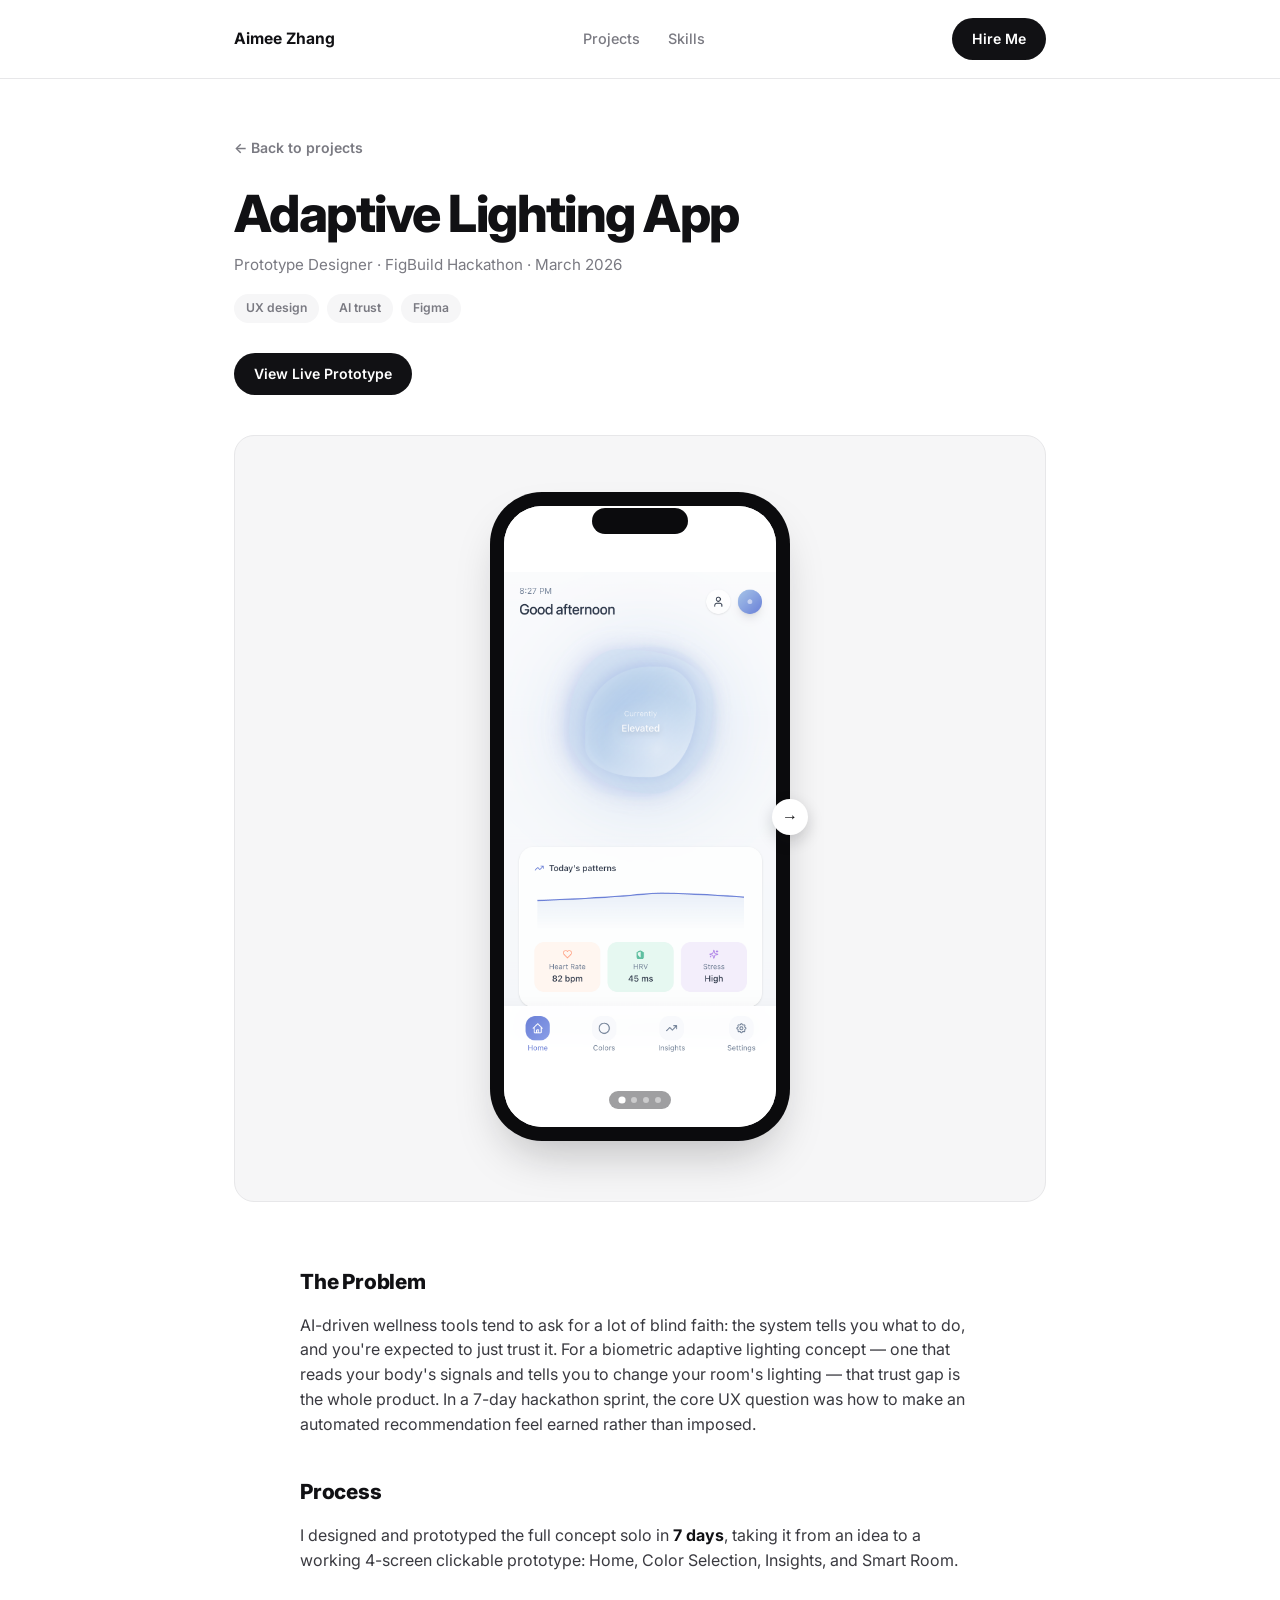
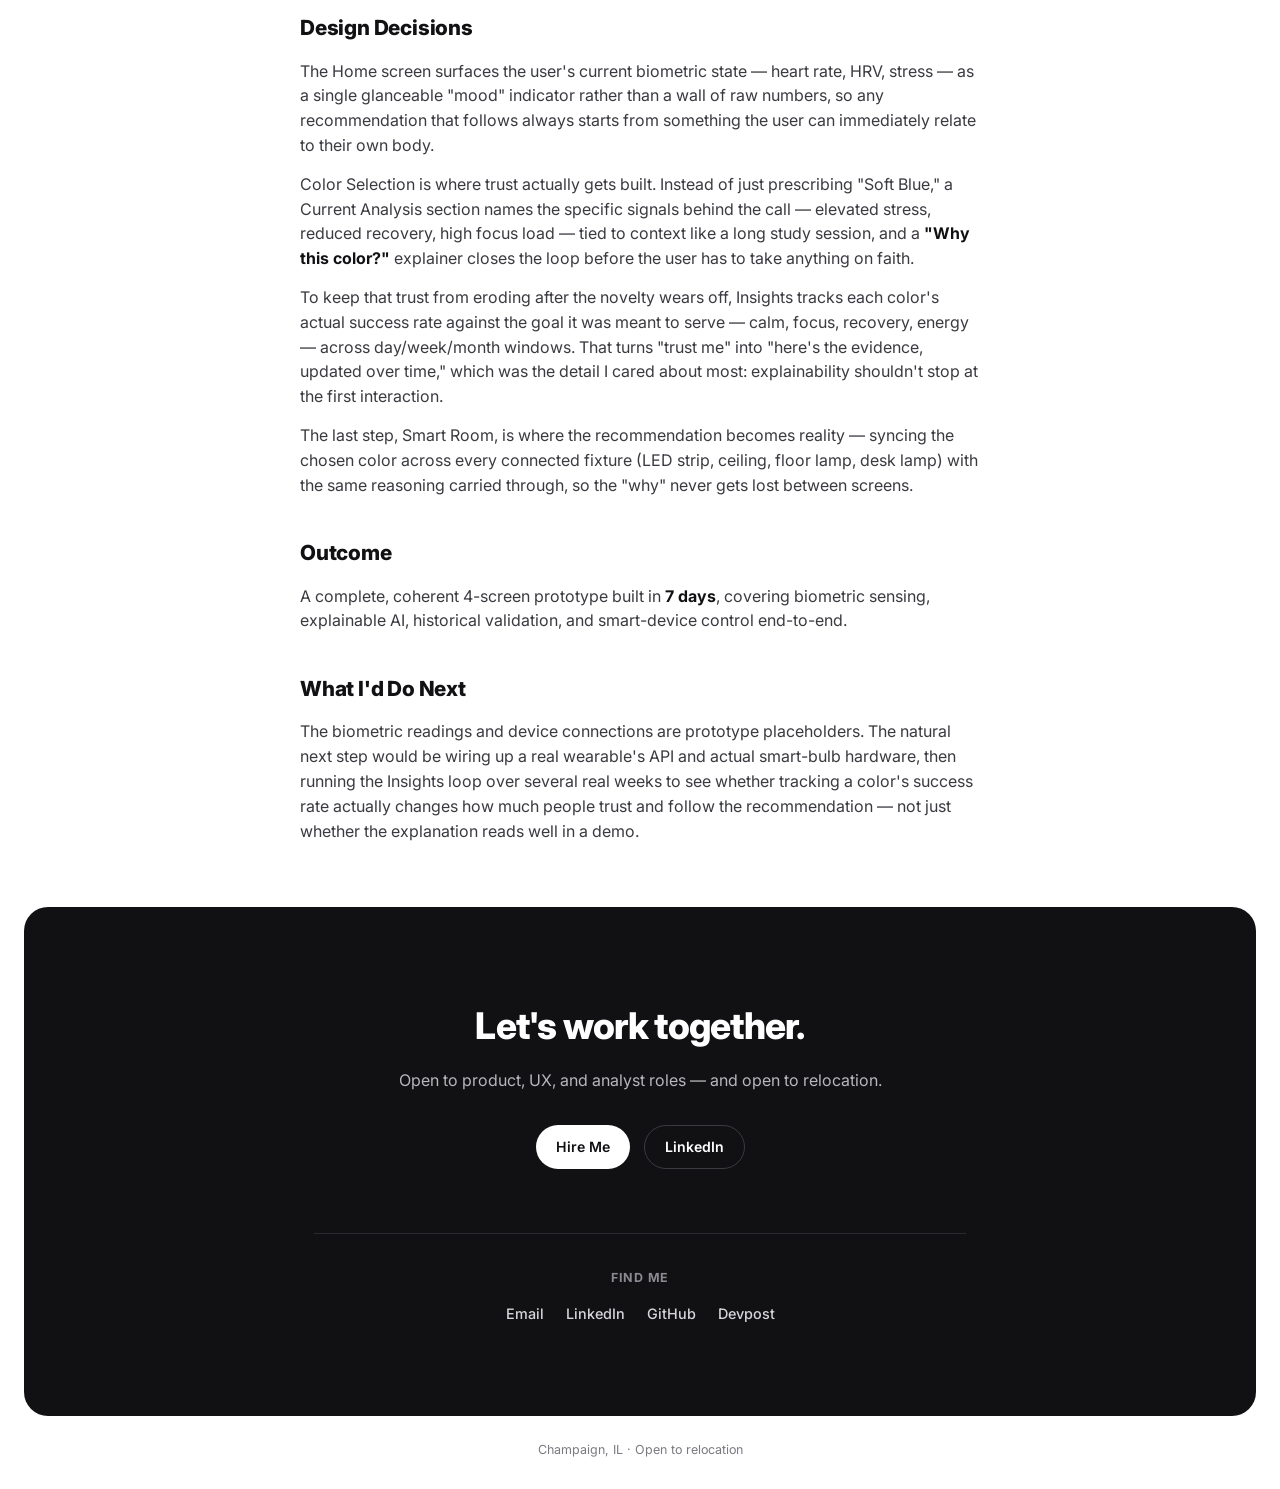
==== projects/adaptive-lighting.html @ f1637054 "Add Adaptive Lighting App and fix short-screen fit in phone frame Adds the second project (card + de" ====
<!DOCTYPE html>
<html lang="en">
<head>
<meta charset="UTF-8">
<meta name="viewport" content="width=device-width, initial-scale=1.0">
<title>Adaptive Lighting App — Aimee Zhang</title>
<link rel="preconnect" href="https://fonts.googleapis.com">
<link href="https://fonts.googleapis.com/css2?family=Inter:wght@400;500;600;700;800&display=swap" rel="stylesheet">
<link rel="stylesheet" href="../css/style.css">
</head>
<body>

<nav>
  <div class="wrap">
    <div class="brand">Aimee Zhang</div>
    <div class="navlinks">
      <a href="../index.html#work">Projects</a>
      <a href="../index.html#skills">Skills</a>
    </div>
    <a class="btn-pill" href="mailto:Aimeezhang1122@outlook.com">Hire Me</a>
  </div>
</nav>

<header class="detail-header">
  <div class="wrap">
    <a class="back-link" href="../index.html#work">← Back to projects</a>
    <h1>Adaptive Lighting App</h1>
    <div class="detail-meta">Prototype Designer · FigBuild Hackathon · March 2026</div>
    <div class="tags"><span class="tag">UX design</span><span class="tag">AI trust</span><span class="tag">Figma</span></div>
    <div class="detail-links">
      <a class="btn-pill" href="https://storm-tray-96896347.figma.site/" target="_blank" rel="noopener">View Live Prototype</a>
    </div>
  </div>
</header>

<div class="wrap">
  <div class="detail-hero">
    <div class="phone-frame phone-frame--large">
      <button class="phone-arrow phone-arrow--prev" aria-label="Previous screen">←</button>
      <button class="phone-arrow phone-arrow--next" aria-label="Next screen">→</button>
      <div class="phone-screen">
        <div class="phone-slides">
          <div class="phone-slide"><img src="../images/adaptive-lighting/home.png" alt="Adaptive Lighting App home screen showing biometric state"></div>
          <div class="phone-slide"><img src="../images/adaptive-lighting/color-selection.png" alt="Adaptive Lighting App color selection and analysis screen"></div>
          <div class="phone-slide"><img src="../images/adaptive-lighting/insights.png" alt="Adaptive Lighting App insights and color performance screen"></div>
          <div class="phone-slide phone-slide--dark"><img src="../images/adaptive-lighting/smart-room.png" alt="Adaptive Lighting App smart room device control screen"></div>
        </div>
        <div class="phone-dots">
          <button class="phone-dot active" aria-label="Show home screen"></button>
          <button class="phone-dot" aria-label="Show color selection screen"></button>
          <button class="phone-dot" aria-label="Show insights screen"></button>
          <button class="phone-dot" aria-label="Show smart room screen"></button>
        </div>
      </div>
    </div>
  </div>
</div>

<article class="article">
  <h3>The Problem</h3>
  <p>AI-driven wellness tools tend to ask for a lot of blind faith: the system tells you what to do, and you're expected to just trust it. For a biometric adaptive lighting concept — one that reads your body's signals and tells you to change your room's lighting — that trust gap is the whole product. In a 7-day hackathon sprint, the core UX question was how to make an automated recommendation feel earned rather than imposed.</p>

  <h3>Process</h3>
  <p>I designed and prototyped the full concept solo in <b>7 days</b>, taking it from an idea to a working 4-screen clickable prototype: Home, Color Selection, Insights, and Smart Room.</p>

  <h3>Design Decisions</h3>
  <p>The Home screen surfaces the user's current biometric state — heart rate, HRV, stress — as a single glanceable "mood" indicator rather than a wall of raw numbers, so any recommendation that follows always starts from something the user can immediately relate to their own body.</p>
  <p>Color Selection is where trust actually gets built. Instead of just prescribing "Soft Blue," a Current Analysis section names the specific signals behind the call — elevated stress, reduced recovery, high focus load — tied to context like a long study session, and a <b>"Why this color?"</b> explainer closes the loop before the user has to take anything on faith.</p>
  <p>To keep that trust from eroding after the novelty wears off, Insights tracks each color's actual success rate against the goal it was meant to serve — calm, focus, recovery, energy — across day/week/month windows. That turns "trust me" into "here's the evidence, updated over time," which was the detail I cared about most: explainability shouldn't stop at the first interaction.</p>
  <p>The last step, Smart Room, is where the recommendation becomes reality — syncing the chosen color across every connected fixture (LED strip, ceiling, floor lamp, desk lamp) with the same reasoning carried through, so the "why" never gets lost between screens.</p>

  <h3>Outcome</h3>
  <p>A complete, coherent 4-screen prototype built in <b>7 days</b>, covering biometric sensing, explainable AI, historical validation, and smart-device control end-to-end.</p>

  <h3>What I'd Do Next</h3>
  <p>The biometric readings and device connections are prototype placeholders. The natural next step would be wiring up a real wearable's API and actual smart-bulb hardware, then running the Insights loop over several real weeks to see whether tracking a color's success rate actually changes how much people trust and follow the recommendation — not just whether the explanation reads well in a demo.</p>
</article>

<footer>
  <div class="wrap">
    <h2>Let's work together.</h2>
    <p>Open to product, UX, and analyst roles — and open to relocation.</p>
    <div class="hero-actions">
      <a class="btn-pill" href="mailto:Aimeezhang1122@outlook.com">Hire Me</a>
      <a class="btn-ghost" href="https://linkedin.com/in/aimee-zhang1122" target="_blank" rel="noopener">LinkedIn</a>
    </div>
    <div class="follow">
      <h4>Find Me</h4>
      <div class="follow-links">
        <a href="mailto:Aimeezhang1122@outlook.com">Email</a>
        <a href="https://linkedin.com/in/aimee-zhang1122" target="_blank" rel="noopener">LinkedIn</a>
        <a href="https://github.com/AimeeZzzz22" target="_blank" rel="noopener">GitHub</a>
        <a href="https://devpost.com/aimeezhang1122" target="_blank" rel="noopener">Devpost</a>
      </div>
    </div>
  </div>
</footer>
<div class="copyright">Champaign, IL · Open to relocation</div>

<script src="../js/phone-carousel.js"></script>
</body>
</html>
---- css/style.css ----
:root{
  --ink:#111114;
  --paper:#FFFFFF;
  --soft:#F6F6F7;
  --line:#E7E7E9;
  --muted:#7A7A82;
  --accent:#3BAA6E; /* availability dot */
  --pill:#111114;
}
*{box-sizing:border-box; margin:0; padding:0;}
html{scroll-behavior:smooth;}
body{
  background:var(--paper); color:var(--ink);
  font-family:'Inter', sans-serif; line-height:1.55;
  -webkit-font-smoothing:antialiased;
}
a{color:inherit; text-decoration:none;}
.wrap{max-width:860px; margin:0 auto; padding:0 24px;}

/* NAV */
nav{position:sticky; top:0; z-index:20; background:rgba(255,255,255,0.85); backdrop-filter:blur(8px); border-bottom:1px solid var(--line);}
nav .wrap{display:flex; align-items:center; justify-content:space-between; padding:18px 24px;}
.brand{font-weight:700; font-size:0.98rem;}
.navlinks{display:flex; align-items:center; gap:28px; font-size:0.9rem; font-weight:500; color:var(--muted);}
.navlinks a:hover{color:var(--ink);}
.btn-pill{
  background:var(--pill); color:#fff; padding:10px 20px; border-radius:100px;
  font-size:0.88rem; font-weight:600; display:inline-flex; align-items:center; gap:8px;
  transition:transform .15s ease, opacity .15s ease;
}
.btn-pill:hover{transform:translateY(-1px); opacity:.9;}
.btn-ghost{
  border:1px solid var(--line); padding:10px 20px; border-radius:100px;
  font-size:0.88rem; font-weight:600; color:var(--ink);
  transition:border-color .15s;
}
.btn-ghost:hover{border-color:var(--ink);}

/* HERO */
.hero{padding:88px 0 64px; text-align:center;}
.badge{
  display:inline-flex; align-items:center; gap:8px;
  border:1px solid var(--line); border-radius:100px; padding:7px 16px;
  font-size:0.82rem; font-weight:600; color:var(--muted); margin-bottom:28px;
}
.badge .dot{width:8px; height:8px; border-radius:50%; background:var(--accent);}
.kicker{font-size:1.05rem; color:var(--muted); font-weight:500; margin-bottom:10px;}
h1{
  font-weight:800; letter-spacing:-0.03em;
  font-size:clamp(2.6rem, 7vw, 4.2rem); line-height:1.02;
}
.hero p.sub{
  max-width:46ch; margin:22px auto 0; color:var(--muted); font-size:1.08rem;
}
.hero-actions{margin-top:34px; display:flex; gap:14px; justify-content:center; flex-wrap:wrap;}

/* METRICS ROW */
.metrics{
  margin-top:70px; display:grid; grid-template-columns:repeat(4,1fr);
  border-top:1px solid var(--line); border-bottom:1px solid var(--line);
}
.metric{padding:26px 10px; text-align:center; border-right:1px solid var(--line);}
.metric:last-child{border-right:none;}
.metric .num{font-weight:800; font-size:1.5rem;}
.metric .lbl{font-size:0.78rem; color:var(--muted); margin-top:4px;}

/* SECTIONS */
.section{padding:76px 0;}
.section-head{display:flex; justify-content:space-between; align-items:baseline; margin-bottom:36px;}
.eyebrow{font-size:0.8rem; font-weight:700; text-transform:uppercase; letter-spacing:0.06em; color:var(--muted);}
.section h2{font-size:1.9rem; font-weight:800; letter-spacing:-0.02em; margin-top:6px;}
.view-all{font-size:0.88rem; font-weight:600; color:var(--muted); border-bottom:1px solid var(--line); padding-bottom:2px;}
.view-all:hover{color:var(--ink); border-color:var(--ink);}

/* PROJECT CARDS (text-only, legacy) */
.project{
  display:grid; grid-template-columns:1fr 1.4fr; gap:28px;
  padding:30px 0; border-top:1px solid var(--line);
  align-items:start;
}
.project:last-child{border-bottom:1px solid var(--line);}
.project-head{}
.project-title{font-weight:700; font-size:1.2rem;}
.project-meta{font-size:0.85rem; color:var(--muted); margin-top:6px;}
.tags{margin-top:14px; display:flex; gap:8px; flex-wrap:wrap;}
.tag{font-size:0.76rem; font-weight:600; background:var(--soft); border-radius:100px; padding:5px 12px; color:var(--muted);}
.project-body p{font-size:0.95rem; color:#3A3A40; margin-bottom:10px;}
.project-body p:last-child{margin-bottom:0;}
.project-body b{color:var(--ink);}
.outcome-line{
  margin-top:14px; font-size:0.9rem; font-weight:600;
  display:inline-flex; align-items:center; gap:8px;
}
.outcome-line .dot{width:6px; height:6px; border-radius:50%; background:var(--accent);}

/* PROJECT CARDS (image-led, clickable) */
.project-card{
  display:block; padding:30px 0; border-top:1px solid var(--line);
}
.project-card:last-child{border-bottom:1px solid var(--line);}
.project-card-image{
  border-radius:20px; border:1px solid var(--line);
  background:var(--soft); padding:36px 0 44px;
  display:flex; justify-content:center;
  transition:border-color .15s ease;
}
.project-card:hover .project-card-image{border-color:var(--ink);}
.project-card:hover .project-card-image{border-color:var(--ink);}
.project-card-body{margin-top:22px;}
.project-card-top{display:flex; align-items:center; justify-content:space-between; gap:16px;}
.project-card-arrow{
  font-size:1rem; color:var(--muted); transition:transform .15s ease, color .15s ease;
  flex-shrink:0;
}
.project-card:hover .project-card-arrow{transform:translateX(4px); color:var(--ink);}
.project-card-excerpt{font-size:0.95rem; color:#3A3A40; margin-top:14px; max-width:60ch;}

/* SKILLS */
.skills-wrap{display:grid; grid-template-columns:1fr 1fr; gap:36px;}
.skill-col h4{font-size:0.8rem; font-weight:700; text-transform:uppercase; letter-spacing:0.06em; color:var(--muted); margin-bottom:14px;}
.chip-row{display:flex; flex-wrap:wrap; gap:8px;}
.chip{font-size:0.85rem; font-weight:500; border:1px solid var(--line); border-radius:100px; padding:7px 14px;}

/* FOOTER / CONTACT */
footer{padding:90px 0; text-align:center; background:var(--ink); color:#fff; border-radius:24px; margin:0 24px 24px; }
footer .wrap{max-width:700px;}
footer h2{font-size:2.3rem; font-weight:800; letter-spacing:-0.02em;}
footer p{color:#B7B7BC; margin-top:14px; font-size:1rem;}
footer .hero-actions{margin-top:32px;}
footer .btn-pill{background:#fff; color:var(--ink);}
footer .btn-ghost{border-color:#3A3A40; color:#fff;}
.follow{margin-top:64px; padding-top:34px; border-top:1px solid #2A2A2F;}
.follow h4{font-size:0.78rem; font-weight:700; text-transform:uppercase; letter-spacing:0.06em; color:#8A8A90; margin-bottom:16px;}
.follow-links{display:flex; gap:22px; justify-content:center; flex-wrap:wrap; font-size:0.9rem; font-weight:500; color:#D6D6DA;}
.follow-links a:hover{color:#fff;}
.copyright{margin-top:24px; padding:0 24px 30px; text-align:center; font-size:0.78rem; color:var(--muted);}

/* PROJECT DETAIL PAGE */
.detail-header{padding:56px 0 40px;}
.back-link{
  display:inline-flex; align-items:center; gap:6px; font-size:0.88rem; font-weight:600;
  color:var(--muted); margin-bottom:28px;
}
.back-link:hover{color:var(--ink);}
.detail-header h1{font-size:clamp(2.2rem, 6vw, 3.2rem); text-align:left;}
.detail-meta{font-size:0.95rem; color:var(--muted); margin-top:14px;}
.detail-header .tags{margin-top:18px;}
.detail-links{margin-top:30px; display:flex; gap:14px; flex-wrap:wrap;}

.detail-hero{
  border-radius:20px; border:1px solid var(--line);
  padding:56px 0 60px; display:flex; justify-content:center; background:var(--soft);
}

/* PHONE FRAME CAROUSEL */
.phone-frame{
  position:relative; width:100%; max-width:230px; margin:0 auto;
  aspect-ratio:1170/2532; background:#0B0B0D; border-radius:42px; padding:12px;
  box-shadow:0 24px 48px -16px rgba(17,17,20,0.28);
}
.phone-frame--large{max-width:300px; border-radius:52px; padding:14px;}
.phone-frame::before{
  content:""; position:absolute; top:12px; left:50%; transform:translateX(-50%);
  width:32%; height:20px; background:#0B0B0D; border-radius:14px; z-index:4;
}
.phone-frame--large::before{top:16px; height:26px;}
.phone-screen{
  position:relative; width:100%; height:100%; border-radius:30px; overflow:hidden; background:#fff;
}
.phone-frame--large .phone-screen{border-radius:38px;}
.phone-slides{
  display:flex; width:100%; height:100%; overflow-x:auto; scroll-snap-type:x mandatory;
  scroll-behavior:smooth; -webkit-overflow-scrolling:touch; scrollbar-width:none; cursor:grab;
}
.phone-slides.is-dragging{cursor:grabbing; scroll-behavior:auto;}
.phone-slides::-webkit-scrollbar{display:none;}
.phone-slide{
  flex:0 0 100%; width:100%; height:100%; scroll-snap-align:start;
  overflow-y:auto; overscroll-behavior:contain; -webkit-overflow-scrolling:touch;
  touch-action:pan-y; scrollbar-width:none; background:#fff;
}
.phone-slide::-webkit-scrollbar{display:none;}
.phone-slide img{width:100%; height:auto; display:block; pointer-events:none;}
/* Screens shorter than the frame: center instead of leaving a blank gap below */
.phone-slide.fits{display:flex; align-items:center; overflow-y:hidden;}
.phone-slide--dark{background:#0B0B0D;}
.phone-dots{
  position:absolute; bottom:12px; left:50%; transform:translateX(-50%); z-index:4;
  display:flex; gap:6px; background:rgba(17,17,20,0.4); padding:6px 10px; border-radius:20px;
}
.phone-frame--large .phone-dots{bottom:18px;}
.phone-dot{width:6px; height:6px; padding:0; border:none; border-radius:50%; background:rgba(255,255,255,0.45); transition:background .15s ease, transform .15s ease;}
.phone-dot.active{background:#fff; transform:scale(1.2);}
button.phone-dot{cursor:pointer;}
.phone-arrow{
  position:absolute; top:50%; transform:translateY(-50%); z-index:4;
  width:36px; height:36px; border-radius:50%; border:none; cursor:pointer;
  background:#fff; color:var(--ink); font-size:1rem;
  display:flex; align-items:center; justify-content:center;
  box-shadow:0 6px 16px rgba(17,17,20,0.18);
  transition:opacity .15s ease, transform .15s ease;
}
.phone-arrow:hover{transform:translateY(-50%) scale(1.06);}
.phone-arrow--prev{left:-18px;}
.phone-arrow--next{right:-18px;}
.phone-arrow[disabled]{opacity:0; pointer-events:none;}

.article{padding:64px 0; max-width:680px; margin:0 auto;}
.article h3{font-size:1.3rem; font-weight:800; letter-spacing:-0.01em; margin:40px 0 14px;}
.article h3:first-child{margin-top:0;}
.article p{font-size:1rem; color:#3A3A40; margin-bottom:14px;}
.article p:last-child{margin-bottom:0;}
.article b{color:var(--ink);}

.gallery-section{padding:0 0 76px;}
.gallery{
  display:grid; grid-template-columns:repeat(3, 1fr); gap:16px;
}
.gallery-item{
  border-radius:14px; overflow:hidden; border:1px solid var(--line);
  aspect-ratio:9/16; background:var(--soft);
}
.gallery-item img{width:100%; height:100%; object-fit:cover; object-position:top center; display:block;}

@media (max-width:680px){
  .navlinks{display:none;}
  .metrics{grid-template-columns:repeat(2,1fr);}
  .metric:nth-child(2){border-right:none;}
  .metric:nth-child(3){border-top:1px solid var(--line);}
  .metric:nth-child(4){border-top:1px solid var(--line);}
  .project{grid-template-columns:1fr;}
  .skills-wrap{grid-template-columns:1fr;}
  .gallery{grid-template-columns:repeat(2, 1fr);}
  .phone-frame{max-width:190px;}
  .phone-frame--large{max-width:230px;}
  .phone-arrow{display:none;}
}
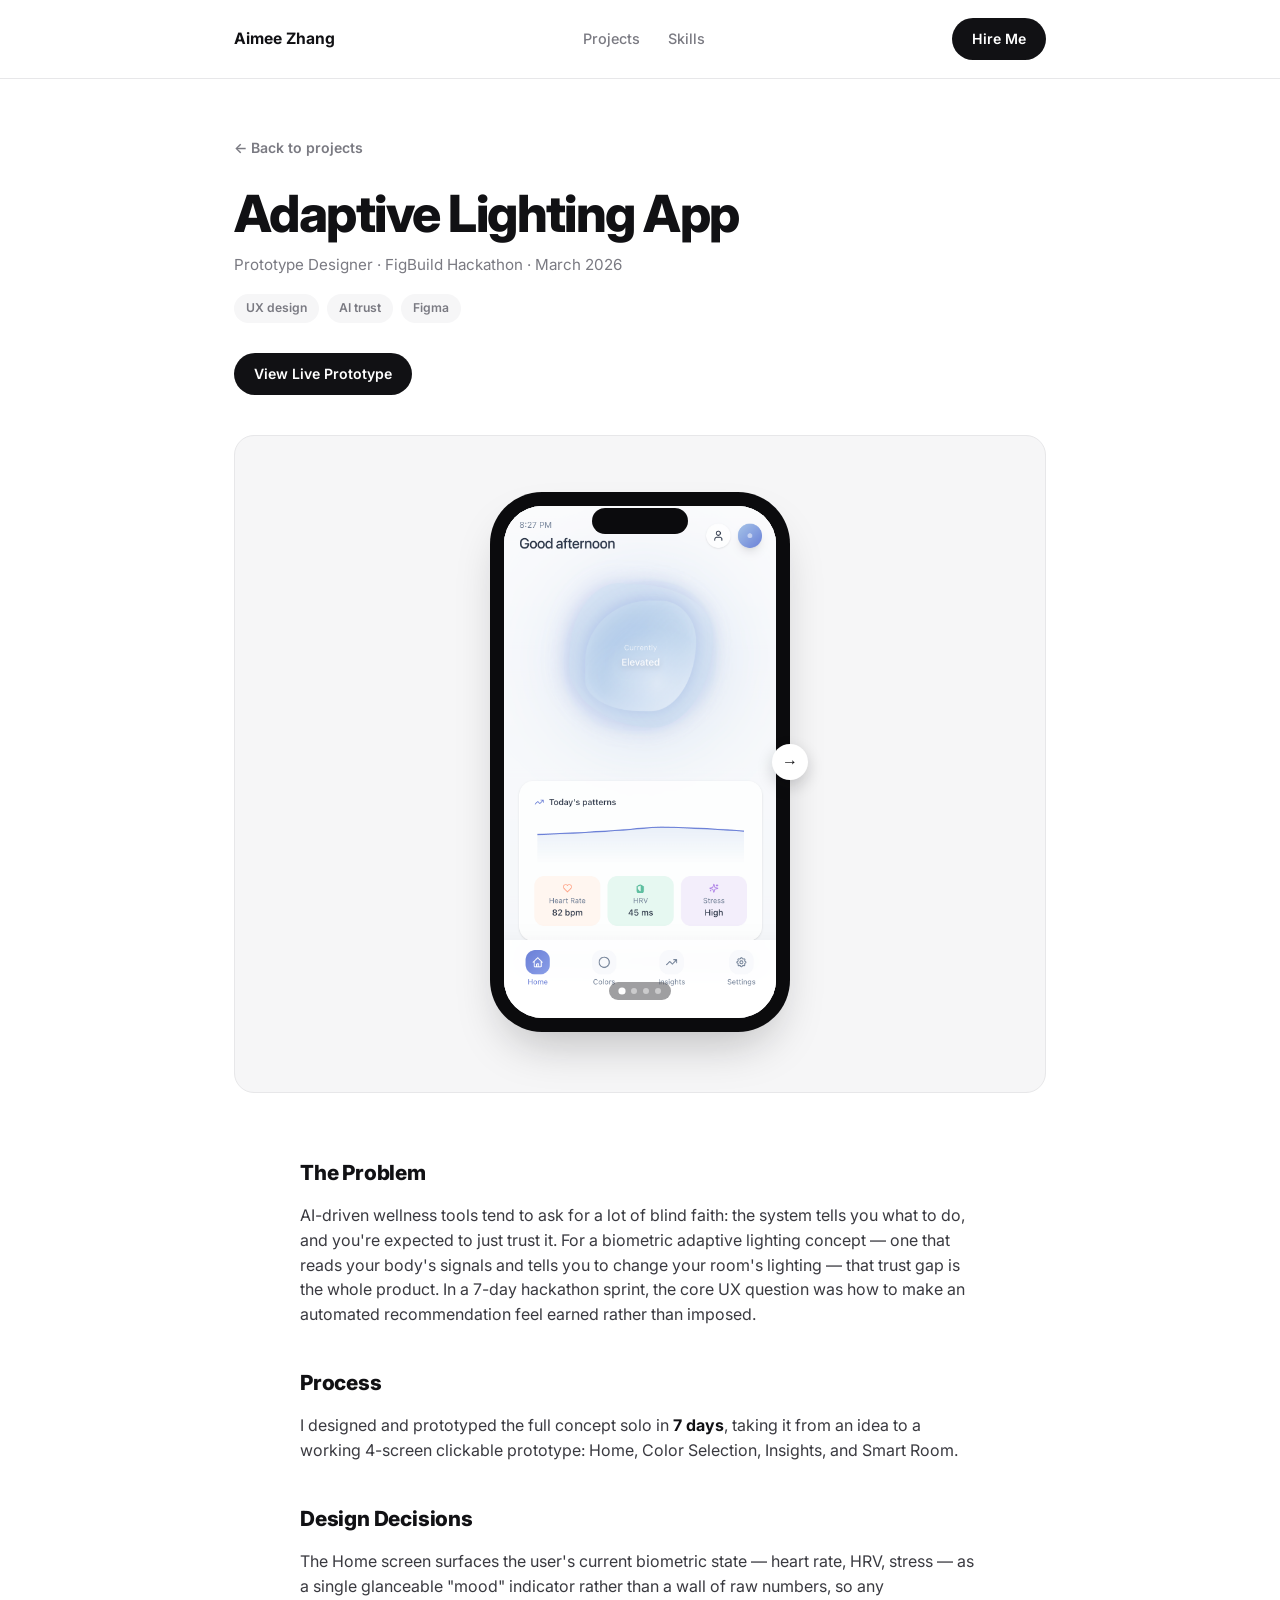
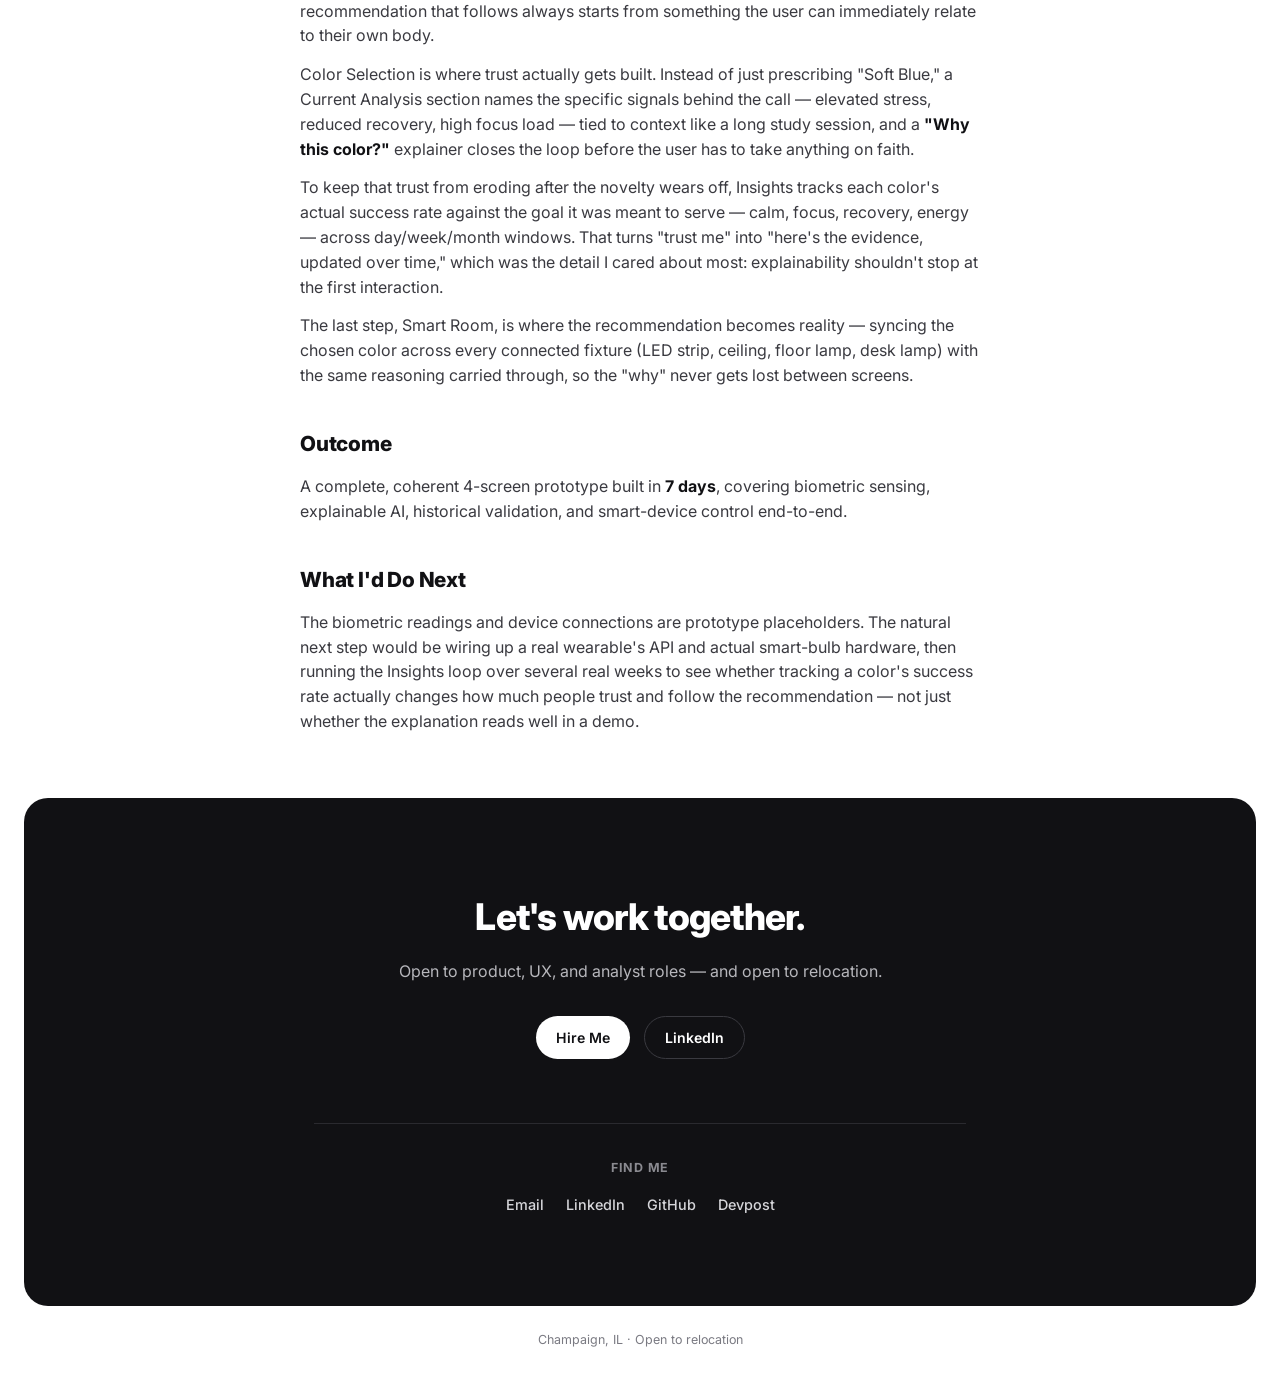
==== commit 6f76c783: "Make phone frame resize to fit each screen exactly; fix swipe blocked on touch Two real bugs, both n" ====
--- a/projects/adaptive-lighting.html
+++ b/projects/adaptive-lighting.html
@@ -6,7 +6,7 @@
 <title>Adaptive Lighting App — Aimee Zhang</title>
 <link rel="preconnect" href="https://fonts.googleapis.com">
 <link href="https://fonts.googleapis.com/css2?family=Inter:wght@400;500;600;700;800&display=swap" rel="stylesheet">
-<link rel="stylesheet" href="../css/style.css">
+<link rel="stylesheet" href="../css/style.css?v=3">
 </head>
 <body>
 
@@ -97,6 +97,6 @@
 </footer>
 <div class="copyright">Champaign, IL · Open to relocation</div>
 
-<script src="../js/phone-carousel.js"></script>
+<script src="../js/phone-carousel.js?v=3"></script>
 </body>
 </html>
--- a/css/style.css
+++ b/css/style.css
@@ -157,6 +157,7 @@
   position:relative; width:100%; max-width:230px; margin:0 auto;
   aspect-ratio:1170/2532; background:#0B0B0D; border-radius:42px; padding:12px;
   box-shadow:0 24px 48px -16px rgba(17,17,20,0.28);
+  transition:height .25s ease;
 }
 .phone-frame--large{max-width:300px; border-radius:52px; padding:14px;}
 .phone-frame::before{
@@ -177,12 +178,10 @@
 .phone-slide{
   flex:0 0 100%; width:100%; height:100%; scroll-snap-align:start;
   overflow-y:auto; overscroll-behavior:contain; -webkit-overflow-scrolling:touch;
-  touch-action:pan-y; scrollbar-width:none; background:#fff;
+  scrollbar-width:none; background:#fff;
 }
 .phone-slide::-webkit-scrollbar{display:none;}
 .phone-slide img{width:100%; height:auto; display:block; pointer-events:none;}
-/* Screens shorter than the frame: center instead of leaving a blank gap below */
-.phone-slide.fits{display:flex; align-items:center; overflow-y:hidden;}
 .phone-slide--dark{background:#0B0B0D;}
 .phone-dots{
   position:absolute; bottom:12px; left:50%; transform:translateX(-50%); z-index:4;
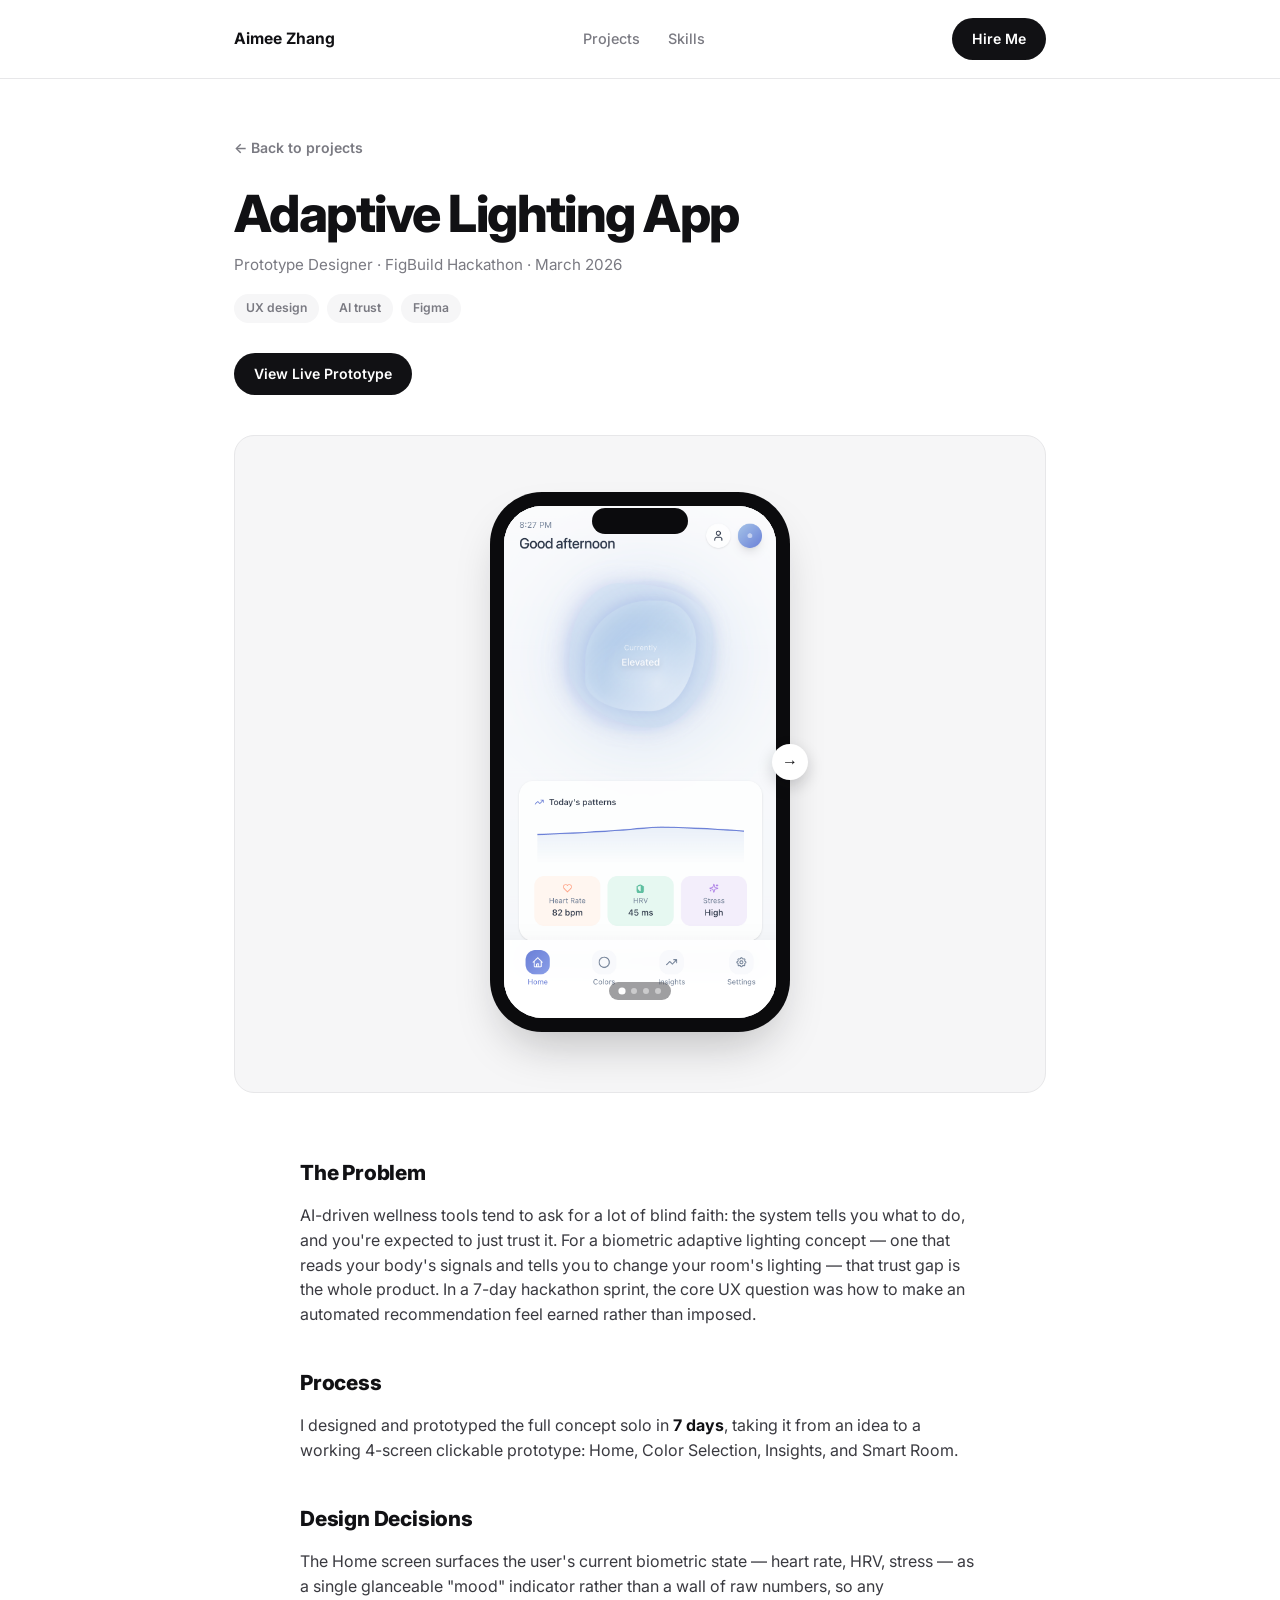
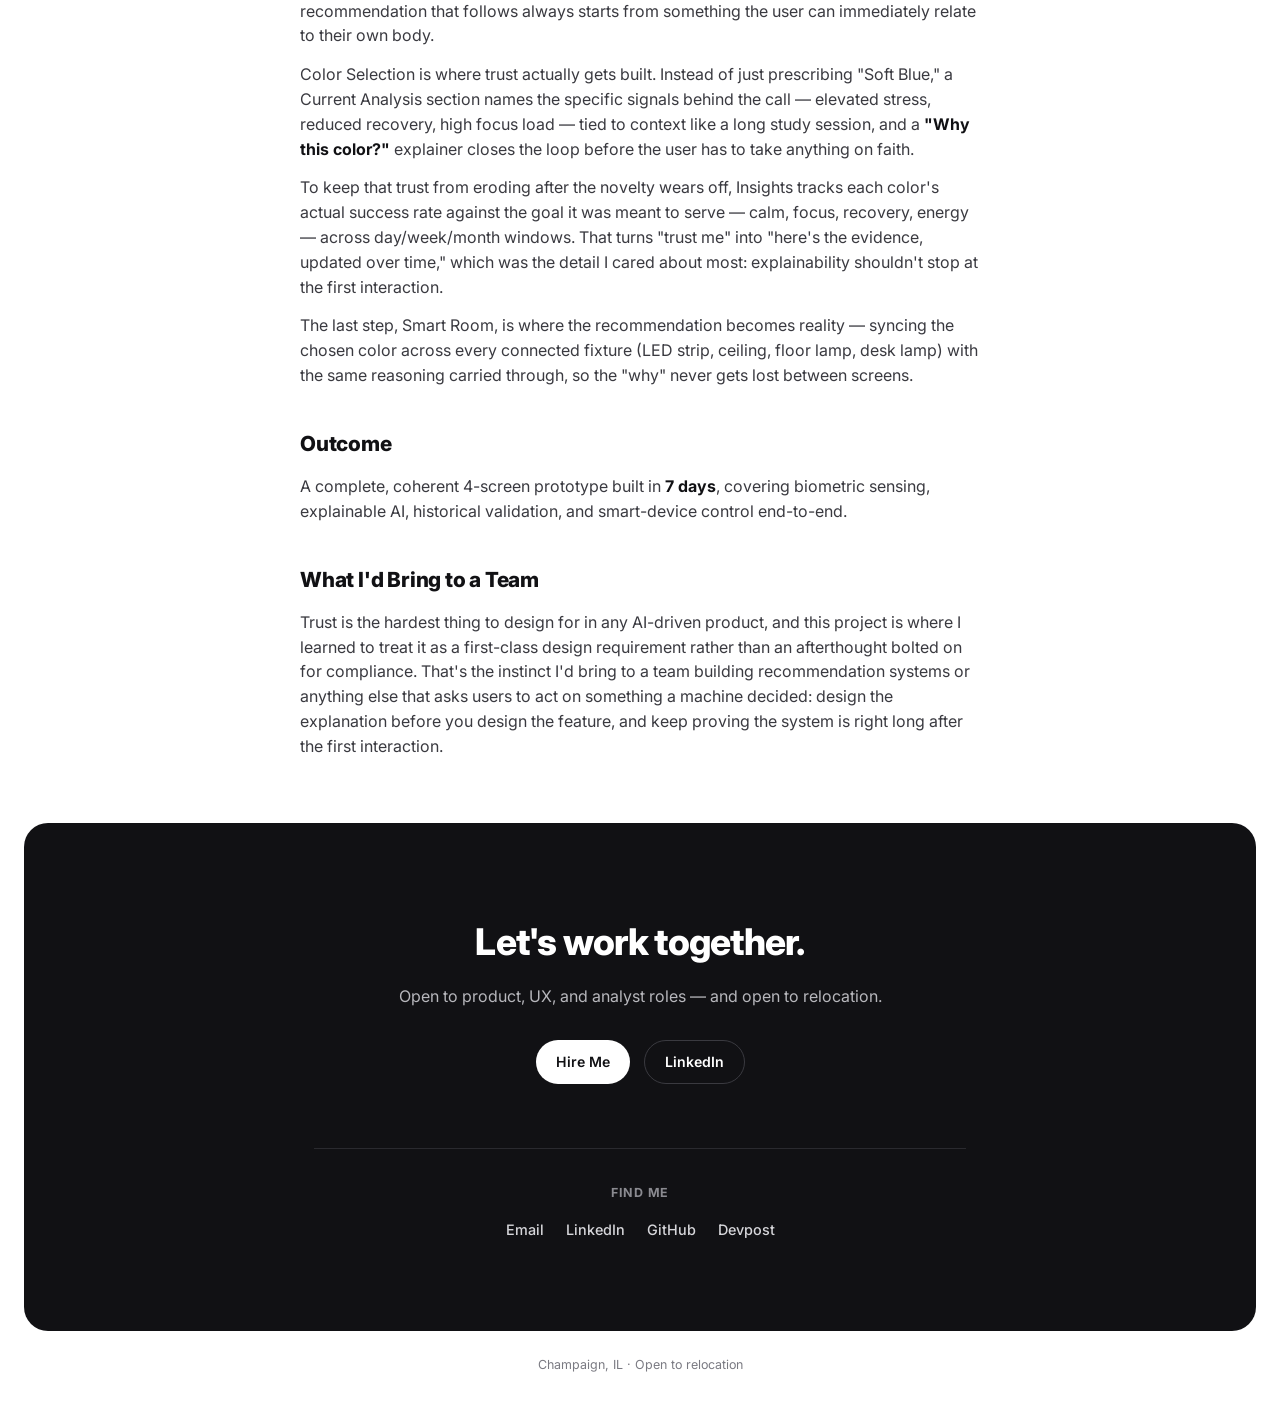
==== commit d35bf780: "Reframe "What I'd Do Next" as "What I'd Bring to a Team" on all projects Since the site's purpose is" ====
--- a/projects/adaptive-lighting.html
+++ b/projects/adaptive-lighting.html
@@ -6,7 +6,7 @@
 <title>Adaptive Lighting App — Aimee Zhang</title>
 <link rel="preconnect" href="https://fonts.googleapis.com">
 <link href="https://fonts.googleapis.com/css2?family=Inter:wght@400;500;600;700;800&display=swap" rel="stylesheet">
-<link rel="stylesheet" href="../css/style.css?v=3">
+<link rel="stylesheet" href="../css/style.css?v=4">
 </head>
 <body>
 
@@ -72,8 +72,8 @@
   <h3>Outcome</h3>
   <p>A complete, coherent 4-screen prototype built in <b>7 days</b>, covering biometric sensing, explainable AI, historical validation, and smart-device control end-to-end.</p>
 
-  <h3>What I'd Do Next</h3>
-  <p>The biometric readings and device connections are prototype placeholders. The natural next step would be wiring up a real wearable's API and actual smart-bulb hardware, then running the Insights loop over several real weeks to see whether tracking a color's success rate actually changes how much people trust and follow the recommendation — not just whether the explanation reads well in a demo.</p>
+  <h3>What I'd Bring to a Team</h3>
+  <p>Trust is the hardest thing to design for in any AI-driven product, and this project is where I learned to treat it as a first-class design requirement rather than an afterthought bolted on for compliance. That's the instinct I'd bring to a team building recommendation systems or anything else that asks users to act on something a machine decided: design the explanation before you design the feature, and keep proving the system is right long after the first interaction.</p>
 </article>
 
 <footer>
@@ -97,6 +97,6 @@
 </footer>
 <div class="copyright">Champaign, IL · Open to relocation</div>
 
-<script src="../js/phone-carousel.js?v=3"></script>
+<script src="../js/phone-carousel.js?v=4"></script>
 </body>
 </html>
--- a/css/style.css
+++ b/css/style.css
@@ -204,6 +204,22 @@
 .phone-arrow--next{right:-18px;}
 .phone-arrow[disabled]{opacity:0; pointer-events:none;}
 
+/* Widescreen slide-deck variant of the carousel (reuses the same JS/markup) */
+.phone-frame--deck{
+  max-width:420px; aspect-ratio:16/9; background:#fff; border-radius:14px; padding:0;
+  border:1px solid var(--line); box-shadow:0 20px 40px -18px rgba(17,17,20,0.18);
+}
+.phone-frame--deck.phone-frame--large{max-width:640px; border-radius:16px;}
+.phone-frame--deck::before{display:none;}
+.phone-frame--deck .phone-screen{border-radius:13px;}
+.phone-frame--deck.phone-frame--large .phone-screen{border-radius:15px;}
+.phone-frame--deck .phone-dots{
+  position:absolute; bottom:-30px; left:50%; background:transparent; padding:0;
+}
+.phone-frame--deck .phone-dot{background:var(--line);}
+.phone-frame--deck .phone-dot.active{background:var(--ink);}
+.phone-frame--deck .phone-arrow{width:32px; height:32px;}
+
 .article{padding:64px 0; max-width:680px; margin:0 auto;}
 .article h3{font-size:1.3rem; font-weight:800; letter-spacing:-0.01em; margin:40px 0 14px;}
 .article h3:first-child{margin-top:0;}
